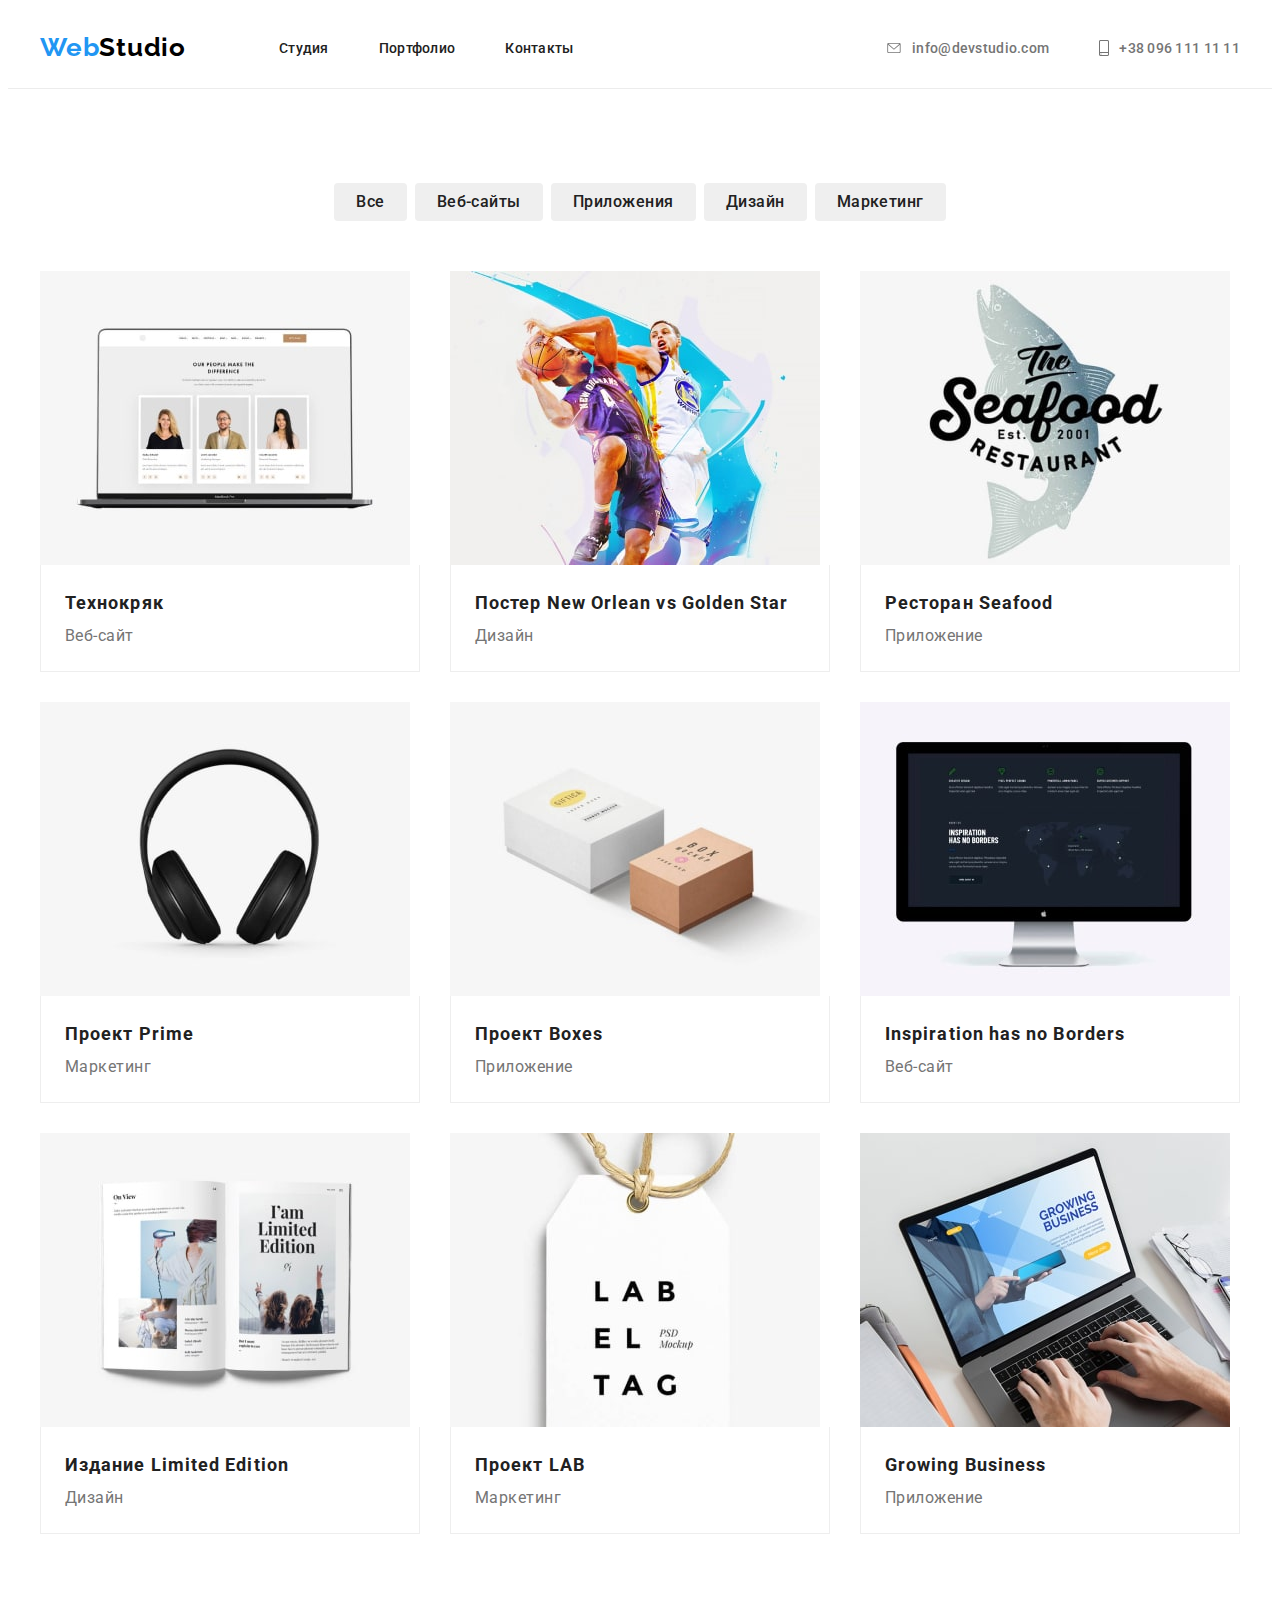
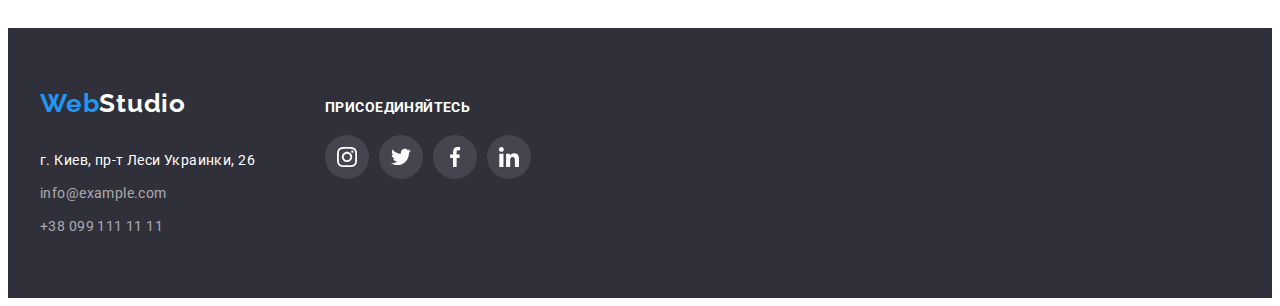
==== portfolio.html @ ed79b94d "section about in progress" ====
<!DOCTYPE html>
<html lang="ru">

<head>
    <meta charset="UTF-8">
    <meta http-equiv="X-UA-Compatible" content="IE=edge">
    <meta name="viewport" content="width=device-width, initial-scale=1.0">
    <title lang="en">WebStudio</title>
    <link rel="preconnect" href="https://fonts.googleapis.com">
    <link rel="preconnect" href="https://fonts.gstatic.com" crossorigin>
    <link
        href="https://fonts.googleapis.com/css2?family=Raleway:wght@700&family=Roboto:wght@400;500;700;900&display=swap"
        rel="stylesheet">
    <link rel="stylesheet" href="https://cdnjs.cloudflare.com/ajax/libs/modern-normalize/1.1.0/modern-normalize.min.css"
        integrity="sha512-wpPYUAdjBVSE4KJnH1VR1HeZfpl1ub8YT/NKx4PuQ5NmX2tKuGu6U/JRp5y+Y8XG2tV+wKQpNHVUX03MfMFn9Q=="
        crossorigin="anonymous" referrerpolicy="no-referrer" />
    <link rel="stylesheet" href="./css/styles.css">
</head>

<body>
    <header class="header">
        <div class="container header-container">
            <nav class="header-navigation">
                <a class="header-logo link" href="">Web<span class="header-logo-part">Studio</span></a>
                <ul class="header-list list">
                    <li class="header-item"><a class="header-link link" href="./index.html">Студия</a></li>
                    <li class="header-item"><a class="header-link link" href="./portfolio.html">Портфолио</a></li>
                    <li class="header-item"><a class="header-link link" href="">Контакты</a></li>
                </ul>
            </nav>
            <div class="header-connect">
                <a class="header-contact link" href="mailto:info@devstudio.com">
                    <svg class="header-mail-icon" width="16" height="10">
                        <use href="./images/icons.svg#icon-envelope"></use>
                    </svg>
                    info@devstudio.com</a>
                <a class="header-contact link" href="tel:+380961111111">
                    <svg class="header-tel-icon" width="10" height="16">
                        <use href="./images/icons.svg#icon-smartphone"></use>
                    </svg>
                    +38 096 111 11 11</a>
            </div>
        </div>
    </header>
    <main>
        <section class="projects">
            <div class="container">
                <h1 class="visually-hidden">Наши проекты</h1>
                <ul class="filtr-list list">
                    <li class="filtr-item"> <button type="button" class="filtr-btn">Все</button></li>
                    <li class="filtr-item"> <button type="button" class="filtr-btn">Веб-сайты</button></li>
                    <li class="filtr-item"> <button type="button" class="filtr-btn">Приложения</button></li>
                    <li class="filtr-item"> <button type="button" class="filtr-btn">Дизайн</button></li>
                    <li class="filtr-item"> <button type="button" class="filtr-btn">Маркетинг</button></li>
                </ul>
                <ul class="projects-list list">
                    <li class="projects-item">
                        <a class="projects-link link" href=""><img class="img"
                                src="./images/tehnokryak.jpg" alt="веб сайт" width="370">
                            <div class="progect-border">
                                <h2 class="projects-title">Технокряк</h2>
                                <p class="projects-text">Веб-сайт</p>
                            </div>
                        </a>
                    </li>
                    <li class="projects-item"><a class="projects-link link" href=""><img class="img"
                                src="./images/poster.jpg" alt="баскетболисты" width="370">
                            <div class="progect-border">
                                <h2 class="projects-title">Постер New Orlean vs Golden Star</h2>
                                <p class="projects-text">Дизайн</p>
                            </div>
                        </a>
                    </li>
                    <li class="projects-item"><a class="projects-link link" href=""><img class="img"
                                src="./images/restaurant-seafood.jpg" alt="Логотип ресторана Seafood" width="370">
                            <div class="progect-border">
                                <h2 class="projects-title">Ресторан Seafood</h2>
                                <p class="projects-text">Приложение</p>
                            </div>
                        </a>
                    </li>
                    <li class="projects-item"><a class="projects-link link" href=""><img class="img"
                                src="./images/prime.jpg" alt="Наушники" width="370">
                            <div class="progect-border">
                                <h2 class="projects-title">Проект Prime</h2>
                                <p class="projects-text">Маркетинг</p>
                            </div>
                        </a>
                    </li>
                    <li class="projects-item"><a class="projects-link link" href=""><img class="img"
                                src="./images/boxes.jpg" alt="2 коробки" width="370">
                            <div class="progect-border">
                                <h2 class="projects-title">Проект Boxes</h2>
                                <p class="projects-text">Приложение</p>
                            </div>
                        </a>
                    </li>
                    <li class="projects-item"><a class="projects-link link" href=""><img class="img"
                                src="./images/inspiration.jpg" alt="открытая карта мира" width="370">
                            <div class="progect-border">
                                <h2 class="projects-title">Inspiration has no Borders</h2>
                                <p class="projects-text">Веб-сайт</p>
                            </div>
                        </a>
                    </li>
                    <li class="projects-item"><a class="projects-link link" href=""><img class="img"
                                src="./images/limited-edition.jpg" alt="журнал" width="370">
                            <div class="progect-border">
                                <h2 class="projects-title">Издание Limited Edition</h2>
                                <p class="projects-text">Дизайн</p>
                            </div>
                        </a>
                    </li>
                    <li class="projects-item"><a class="projects-link link" href=""><img class="img"
                                src="./images/lab.jpg" alt="лейба" width="370">
                            <div class="progect-border">
                                <h2 class="projects-title">Проект LAB</h2>
                                <p class="projects-text">Маркетинг</p>
                            </div>
                        </a>
                    </li>
                    <li class="projects-item"><a class="projects-link link" href=""><img class="img"
                                src="./images/growing-business.jpg" alt="открытый веб сайт" width="370">
                            <div class="progect-border">
                                <h2 class="projects-title">Growing Business</h2>
                                <p class="projects-text">Приложение</p>
                            </div>
                        </a>
                    </li>
                </ul>
            </div>
        </section>
    </main>
    <footer class="footer">
        <div class="container footer-container">
            <div class="foter-left">
                <a class="footer-logo link" href="">Web<span class="footer-logo-part">Studio</span></a>
                <address class="footer-address">
                    <a class="footer-map link" href="https://goo.gl/maps/DxFb3wu3h7kVE8w4A" target="_blank"
                        rel="noopener noreferrer">г.
                        Киев, пр-т Леси Украинки, 26</a>
                </address>
                <a class="footer-contact link" href="mailto:info@example.com">info@example.com</a>
                <a class="footer-contact link" href="tel:+380991111111">+38 099 111 11 11</a>
            </div>
            <div class="footer-sosial">
                <h2 class="footer-title">присоединяйтесь</h2>
                <ul class="footer-sosial-list list">
                    <li class="footer-sosial-item">
                        <a href="" class="footer-sosial-link">
                            <svg class="footer-sosial-icon" width="20" height="20">
                                <use href="./images/icons.svg#icon-instagram"></use>
                            </svg>
                        </a>
                    </li>
                    <li class="footer-sosial-item">
                        <a href="" class="footer-sosial-link">
                            <svg class="footer-sosial-icon" width="20" height="20">
                                <use href="./images/icons.svg#icon-twitter"></use>
                            </svg>
                        </a>
                    </li>
                    <li class="footer-sosial-item">
                        <a href="" class="footer-sosial-link">
                            <svg class="footer-sosial-icon" width="20" height="20">
                                <use href="./images/icons.svg#icon-facebook"></use>
                            </svg>
                        </a>
                    </li>
                    <li class="footer-sosial-item">
                        <a href="" class="footer-sosial-link">
                            <svg class="footer-sosial-icon" width="20" height="20">
                                <use href="./images/icons.svg#icon-linkedin"></use>
                            </svg>
                        </a>
                    </li>
                </ul>
            </div>
        </div>
    </footer>
</body>

</html>
---- css/styles.css ----
:root {
  --main-title-color: #212121;
  --second-title-color: #ffffff;
  --first-text-color: #757575;
  --second-text-color: #212121;
  --third-text-color: rgba(255, 255, 255, 0.6);
  --first-button-color: #ffffff;
  --second-button-color: #212121;
  --accent-color: #2196f3;
  --logo-header-color: #000000;
  --header-link-color: #212121;
  --header-contact-color: #757575;
  --logo-footer-color: #ffffff;
  --hero-background-color: #2f303a;
  --foter-background-color: #2f303a;
  --team-background-color: #f5f4fa;
}

p,
h1,
h2,
h3,
h4,
h5,
h6 {
  margin: 0;
}

ul {
  margin: 0;
  padding: 0;
}

.container {
  width: 1200px;
  padding-left: 15px;
  padding-right: 15px;
  margin: 0 auto;
}

body {
  font-family: "Roboto", sans-serif;
  color: var(--first-text-color);
}

.list {
  list-style: none;
}
.link {
  text-decoration: none;
}

.visually-hidden {
  position: absolute;
  white-space: nowrap;
  width: 1px;
  height: 1px;
  overflow: hidden;
  border: 0;
  padding: 0;
  clip: rect(0 0 0 0);
  clip-path: inset(50%);
  margin: -1px;
}
.img {
  display: block;
  max-width: 100%;
  height: auto;
}

.section {
  padding-top: 94px;
  padding-bottom: 94px;
}

/* -----------------HEADER--------------------- */

.header {
  padding-top: 24px;
  padding-bottom: 25px;
  border-bottom: 1px solid #ececec;
}

.header-list {
  display: flex;
}
.header-navigation {
  display: flex;
  align-items: center;
}
.header-container {
  display: flex;
  align-items: center;
}
.header-connect {
  margin-left: auto;
  display: flex;
}

.header-logo {
  font-family: Raleway;
  font-weight: 700;
  font-size: 26px;
  line-height: calc(31 / 26);
  letter-spacing: 0.03em;
  color: var(--accent-color);
  margin-right: 93px;
}

.header-logo-part {
  color: var(--logo-header-color);

  transition: color 250ms cubic-bezier(0.4, 0, 0.2, 1);
}

.header-logo-part:hover,
.header-logo-part:focus {
  color: var(--accent-color);
}

.header-item:not(:last-child) {
  margin-right: 50px;
}

.header-link {
  font-weight: 500;
  font-size: 14px;
  line-height: calc(16 / 14);
  letter-spacing: 0.02em;
  color: var(--header-link-color);

  transition: color 250ms cubic-bezier(0.4, 0, 0.2, 1);
}

.header-link:hover,
.header-link:focus {
  color: var(--accent-color);
}

.header-contact {
  font-weight: 500;
  font-size: 14px;
  line-height: calc(16 / 14);
  letter-spacing: 0.02em;
  color: var(--header-contact-color);
  margin-right: 50px;
  display: flex;
  align-items: center;

  transition: color 250ms cubic-bezier(0.4, 0, 0.2, 1);
}

.header-contact:last-child {
  margin-right: 0;
}

.header-contact:hover,
.header-contact:focus,
.header-contact:active {
  color: var(--accent-color);
}
.header-mail-icon {
  margin-right: 10px;
  fill: currentColor;
}
.header-tel-icon {
  margin-right: 10px;
  fill: currentColor;
}

/* -----------------HERO--------------------- */
.hero {
  background-color: #c4c4c4;
  margin: 0 auto;
  max-width: 1600px;
  background-image: linear-gradient(
      rgba(47, 48, 58, 0.4),
      rgba(47, 48, 58, 0.4)
    ),
    url(../images/hero-background.jpg);

  background-repeat: no-repeat;
  background-position: center;
  background-size: cover;
  padding-top: 200px;
  padding-bottom: 200px;
}

.hero-title {
  font-weight: 900;
  font-size: 44px;
  line-height: 1.36;
  text-align: center;
  letter-spacing: 0.06em;
  text-transform: uppercase;
  color: var(--second-title-color);
  max-width: 696px;
  margin: 0 auto 30px;
}

.hero-btn {
  font-family: inherit;
  font-weight: 700;
  font-size: 16px;
  line-height: 1.87;
  display: flex;
  align-items: center;
  text-align: center;
  letter-spacing: 0.06em;
  color: var(--first-button-color);
  cursor: pointer;
  padding: 10px 32px;
  background: #2196f3;
  box-shadow: 0px 4px 4px rgba(0, 0, 0, 0.15);
  border-radius: 4px;
  border-color: transparent;
  min-width: 200px;
  display: block;
  margin: 0 auto;

  transition: color 250ms cubic-bezier(0.4, 0, 0.2, 1);
}

.hero-btn:hover,
.hero-btn:active {
  color: var(--logo-header-color);
}

/* -------------------Особенности (peculiarities)------------------- */

.peculiarities-list {
  display: flex;
}
.peculiarities-item {
  min-width: 270px;
}
.peculiarities-item:not(:last-child) {
  margin-right: 30px;
}

.box {
  width: 270px;
  height: 120px;
  background: #f5f4fa;
  border-radius: 4px;
  margin-bottom: 30px;
  display: flex;
  align-items: center;
  justify-content: center;
}

.peculiarities-title {
  font-weight: 700;
  font-size: 14px;
  line-height: calc(16 / 14);
  letter-spacing: 0.03em;
  text-transform: uppercase;
  color: var(--main-title-color);
  margin-bottom: 10px;
}

.peculiarities-text {
  font-size: 14px;
  line-height: 1.71;
  letter-spacing: 0.03em;
}

/* -------------------ABOUT------------------- */
.about {
  padding-top: 0px;
}

.about-title {
  font-weight: 700;
  font-size: 36px;
  line-height: calc(42 / 36);
  text-align: center;
  letter-spacing: 0.03em;
  color: var(--main-title-color);
  margin-bottom: 50px;
}
.about-list {
  display: flex;
}

.about-item:not(:last-child) {
  margin-right: 30px;
}
.about-thumb {
  background: rgba(47, 48, 58, 0.8);
}

.about-label {
  font-weight: 700;
  font-size: 14px;
  line-height: calc(16 / 14);
  text-align: center;
  letter-spacing: 0.03em;
  text-transform: uppercase;
  color: #ffffff;
}

/* -------------------TEAM------------------- */
.team {
  background-color: var(--team-background-color);
}

.team-main-title {
  font-weight: 700;
  font-size: 36px;
  line-height: calc(42 / 36);
  text-align: center;
  letter-spacing: 0.03em;
  color: var(--main-title-color);
  margin-bottom: 50px;
}
.team-list {
  display: flex;
}

.team-item:not(:last-child) {
  margin-right: 30px;
}
.team-item {
  box-shadow: 0px 1px 3px rgba(0, 0, 0, 0.12), 0px 1px 1px rgba(0, 0, 0, 0.14),
    0px 2px 1px rgba(0, 0, 0, 0.2);
}
.team-border {
  padding-top: 30px;
  padding-bottom: 30px;
  border: 1px solid #eeeeee;
  border-top: none;
  background-color: #ffffff;
  border-radius: 0px 0px 4px 4px;
}

.team-title {
  font-weight: 500;
  font-size: 16px;
  line-height: calc(19 / 16);
  text-align: center;
  letter-spacing: 0.03em;
  color: var(--main-title-color);
  margin-bottom: 10px;
}

.team-text {
  font-size: 16px;
  line-height: calc(19 / 16);
  text-align: center;
  letter-spacing: 0.03em;
  margin-bottom: 16px;
}

.team-sosial-list {
  display: flex;
  justify-content: center;
}

.team-sosial-item {
  width: 44px;
  height: 44px;
}

.team-sosial-item + .team-sosial-item {
  margin-left: 10px;
}
.team-sosial-link {
  width: 100%;
  height: 100%;
  border-radius: 50%;
  display: flex;
  align-items: center;
  justify-content: center;
  background-color: #ffffff;
  color: #afb1b8;
  transition: color 250ms cubic-bezier(0.4, 0, 0.2, 1),
    background-color 250ms cubic-bezier(0.4, 0, 0.2, 1);
}
.team-sosial-icon {
  fill: currentColor;
}

.team-sosial-link:hover,
.team-sosial-link:focus {
  background-color: var(--accent-color);
  color: #ffffff;
}

/* -------------------CLIENTS------------------- */
.clients-title {
  font-weight: 700;
  font-size: 36px;
  line-height: calc(42 / 36);
  text-align: center;
  letter-spacing: 0.03em;
  color: var(--second-text-color);
  margin-bottom: 50px;
}
.clients-list {
  display: flex;
  justify-content: center;
}
.clients-item {
  width: 170px;
  height: 92px;
}

.clients-item + .clients-item {
  margin-left: 30px;
}
.clients-link {
  width: 100%;
  height: 100%;
  border: 1px solid #afb1b8;
  box-sizing: border-box;
  border-radius: 4px;
  display: flex;
  align-items: center;
  justify-content: center;
  background-color: #ffffff;
  color: #afb1b8;
  transition: color 250ms cubic-bezier(0.4, 0, 0.2, 1),
    border-color 250ms cubic-bezier(0.4, 0, 0.2, 1);
}
.clients-icon {
  fill: currentColor;
}
.clients-link:hover,
.clients-link:focus {
  border-color: var(--accent-color);
  color: var(--accent-color);
}

/* -------------------FOOTER------------------- */

.footer {
  background-color: var(--foter-background-color);
  padding-top: 60px;
  padding-bottom: 60px;
}

.footer-container {
  display: flex;
  align-items: baseline;
}

.footer-logo {
  font-family: Raleway;
  font-weight: 700;
  font-size: 26px;
  line-height: calc(31 / 26);
  letter-spacing: 0.03em;
  color: var(--accent-color);
  display: block;
  margin-bottom: 30px;
}

.footer-logo-part {
  color: var(--logo-footer-color);
  transition: color 250ms cubic-bezier(0.4, 0, 0.2, 1);
}

.footer-logo-part:hover,
.footer-logo-part:focus {
  color: var(--accent-color);
}

.footer-map {
  font-style: normal;
  font-weight: 400;
  font-size: 14px;
  line-height: 1.71;
  letter-spacing: 0.03em;
  color: var(--second-title-color);
  display: block;
  margin-bottom: 9px;
  transition: color 250ms cubic-bezier(0.4, 0, 0.2, 1);
}

.footer-map:hover,
.footer-map:active {
  color: var(--accent-color);
}

.footer-contact {
  font-size: 14px;
  line-height: 1.71;
  letter-spacing: 0.03em;
  color: var(--third-text-color);
  display: block;
  transition: color 250ms cubic-bezier(0.4, 0, 0.2, 1);
}

.footer-contact:not(:last-child) {
  margin-bottom: 9px;
}

.footer-contact:hover,
.footer-contact:active {
  color: var(--accent-color);
}

.footer-sosial {
  margin-left: 70px;
}
.footer-title {
  font-weight: 700;
  font-size: 14px;
  line-height: calc(16 / 14);
  letter-spacing: 0.03em;
  text-transform: uppercase;
  color: var(--logo-footer-color);
  margin-bottom: 20px;
}
.footer-sosial-list {
  display: flex;
}

.footer-sosial-item {
  width: 44px;
  height: 44px;
}

.footer-sosial-item + .footer-sosial-item {
  margin-left: 10px;
}
.footer-sosial-link {
  width: 100%;
  height: 100%;
  border-radius: 50%;
  display: flex;
  align-items: center;
  justify-content: center;
  background: rgba(255, 255, 255, 0.1);
  color: var(--logo-footer-color);
  transition: background-color 250ms cubic-bezier(0.4, 0, 0.2, 1);
}

.footer-sosial-icon {
  fill: currentColor;
}

.footer-sosial-link:hover,
.footer-sosial-link:focus {
  background-color: var(--accent-color);
}

/* -----------------PORTFOLIO FILTR BUTTONS----------------- */
.filtr-list {
  display: flex;
  justify-content: center;
  margin-bottom: 50px;
}
.filtr-item {
  margin-right: 8px;
}
.filtr-item:last-child {
  margin-right: 0;
}

.projects {
  padding-top: 94px;
  padding-bottom: 94px;
}

.filtr-btn {
  padding: 6px 22px;
  font-family: inherit;
  font-weight: 500;
  font-size: 16px;
  line-height: 1.62;
  text-align: center;
  letter-spacing: 0.03em;
  color: var(--second-button-color);
  cursor: pointer;
  border: none;
  border-radius: 4px;
  transition: color 250ms cubic-bezier(0.4, 0, 0.2, 1),
    background-color 250ms cubic-bezier(0.4, 0, 0.2, 1),
    box-shadow 250ms cubic-bezier(0.4, 0, 0.2, 1);
}

.filtr-btn:hover,
.filtr-btn:focus {
  color: var(--first-button-color);
  background-color: var(--accent-color);
  box-shadow: 0px 3px 1px rgba(0, 0, 0, 0.1), 0px 1px 2px rgba(0, 0, 0, 0.08),
    0px 2px 2px rgba(0, 0, 0, 0.12);
}

/* ---------------PORTFOLIO PROJECTS----------------- */
.projects-list {
  display: flex;
  flex-wrap: wrap;
  margin-left: -30px;
  margin-top: -30px;
}
.projects-item {
  margin-left: 30px;
  margin-top: 30px;
  flex-basis: calc((100% - 90px) / 3);
}

.progect-border {
  padding: 20px 24px;
  border: 1px solid #eeeeee;
  border-top: none;
}

.projects-link {
  display: block;
  transition: box-shadow 250ms cubic-bezier(0.4, 0, 0.2, 1);
}

.projects-link:hover,
.projects-link:focus {
  box-shadow: 0px 1px 1px rgba(0, 0, 0, 0.12), 0px 4px 4px rgba(0, 0, 0, 0.06),
    1px 4px 6px rgba(0, 0, 0, 0.16);
}

.projects-title {
  font-weight: 700;
  font-size: 18px;
  line-height: 2;
  letter-spacing: 0.06em;
  color: var(--main-title-color);
}

.projects-text {
  font-size: 16px;
  line-height: 1.87;
  letter-spacing: 0.03em;
  color: var(--first-text-color);
}
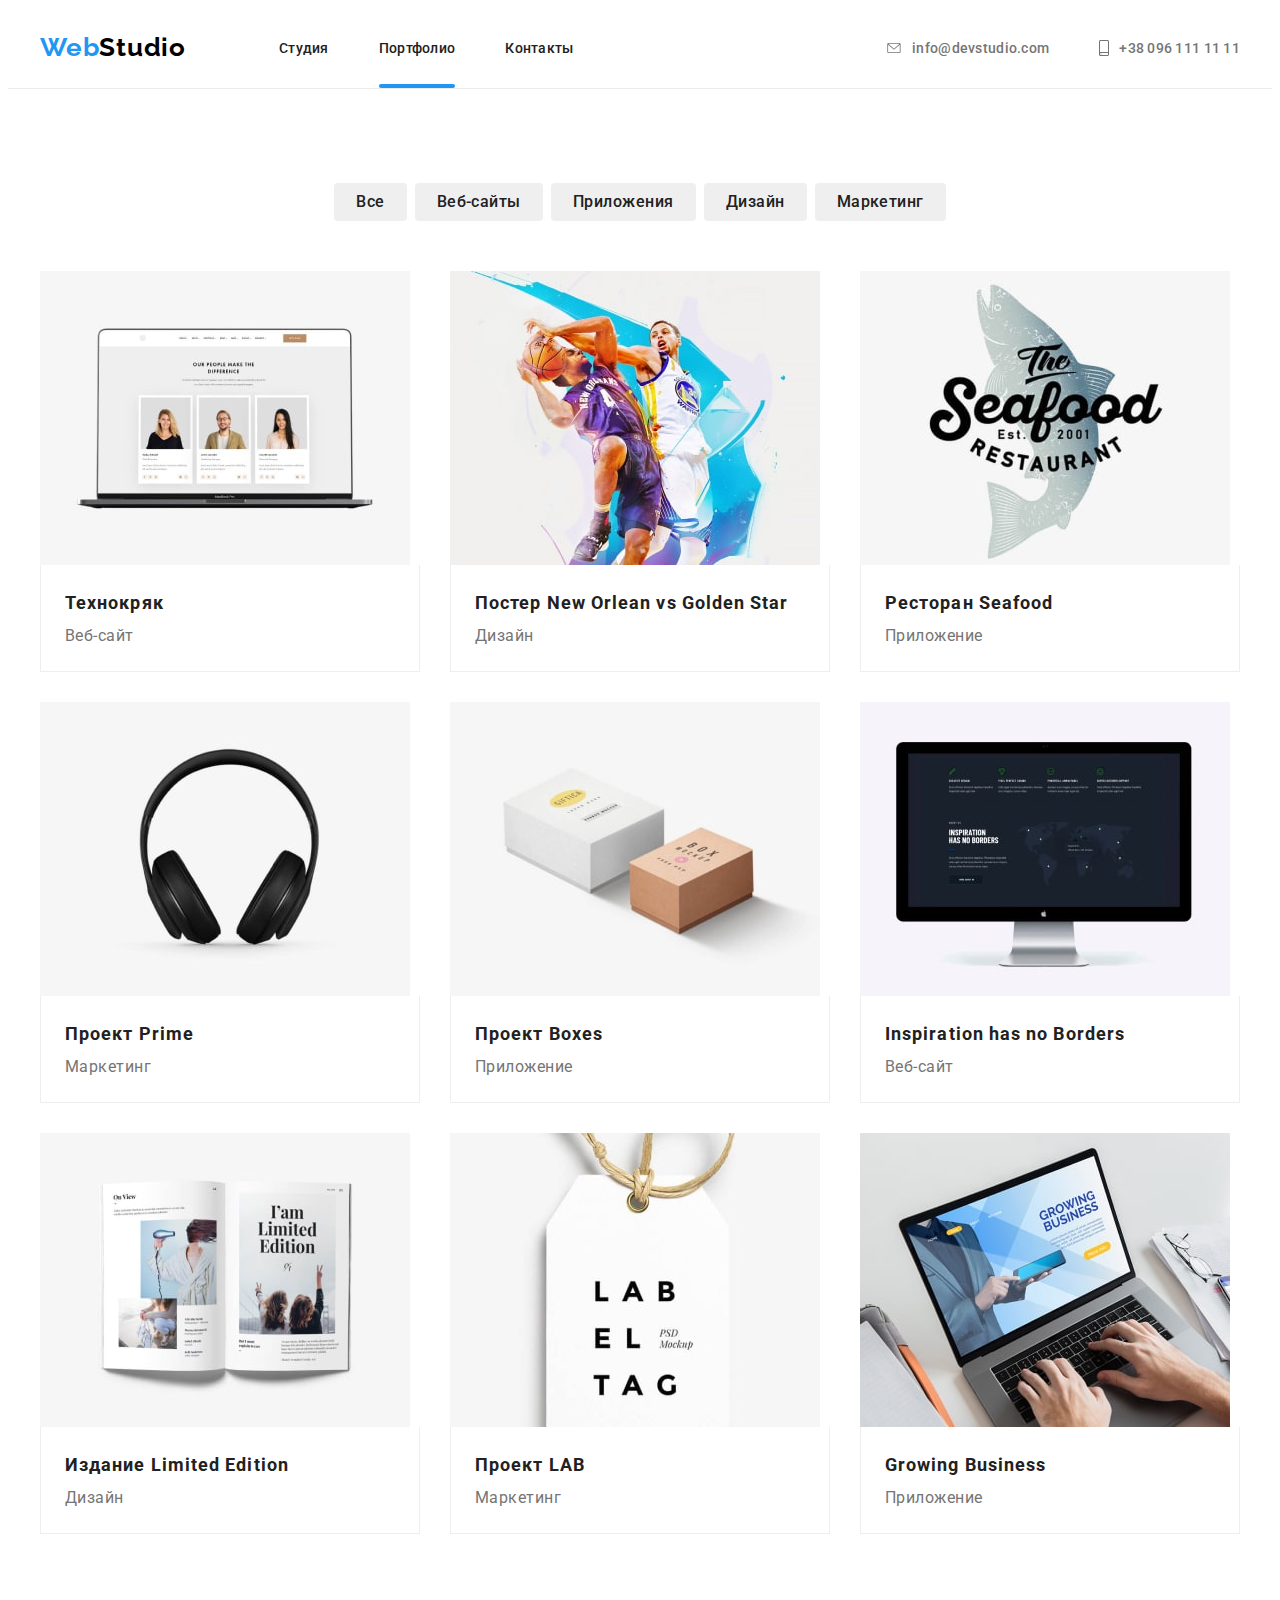
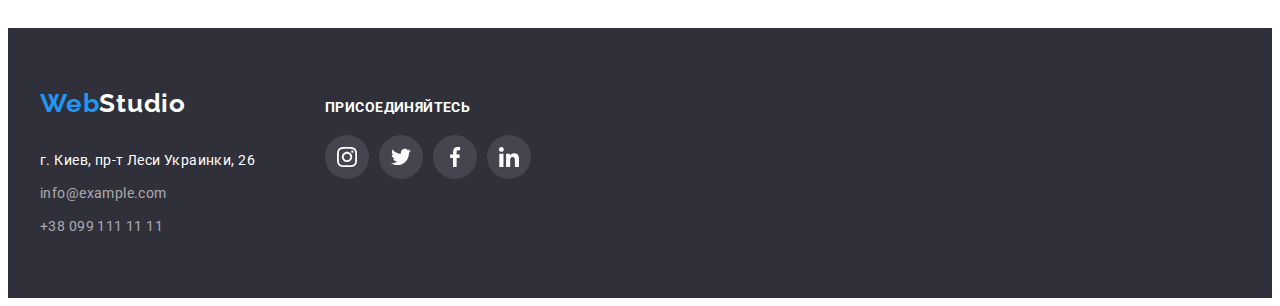
==== commit da5f65a8: "Almost finish" ====
--- a/portfolio.html
+++ b/portfolio.html
@@ -24,7 +24,8 @@
                 <a class="header-logo link" href="">Web<span class="header-logo-part">Studio</span></a>
                 <ul class="header-list list">
                     <li class="header-item"><a class="header-link link" href="./index.html">Студия</a></li>
-                    <li class="header-item"><a class="header-link link" href="./portfolio.html">Портфолио</a></li>
+                    <li class="header-item"><a class="header-link link current" href="./portfolio.html">Портфолио</a>
+                    </li>
                     <li class="header-item"><a class="header-link link" href="">Контакты</a></li>
                 </ul>
             </nav>
@@ -55,72 +56,136 @@
                 </ul>
                 <ul class="projects-list list">
                     <li class="projects-item">
-                        <a class="projects-link link" href=""><img class="img"
-                                src="./images/tehnokryak.jpg" alt="веб сайт" width="370">
+                        <a class="projects-link link" href="">
+                            <div class="progects-overlay">
+                                <img class="img" src="./images/tehnokryak.jpg" alt="веб сайт" width="370">
+                                <p class="progect-overlay-text">
+                                    Технокряк это современная площадка распространения коронавируса. Компании используют
+                                    эту платформу для цифрового
+                                    шпионажа и атак на защищённые сервера конкурентов.
+                                </p>
+                            </div>
                             <div class="progect-border">
                                 <h2 class="projects-title">Технокряк</h2>
                                 <p class="projects-text">Веб-сайт</p>
                             </div>
                         </a>
                     </li>
-                    <li class="projects-item"><a class="projects-link link" href=""><img class="img"
-                                src="./images/poster.jpg" alt="баскетболисты" width="370">
+                    <li class="projects-item">
+                        <a class="projects-link link" href="">
+                            <div class="progects-overlay">
+                            <img class="img" src="./images/poster.jpg" alt="баскетболисты" width="370">
+                            <p class="progect-overlay-text">
+                                Технокряк это современная площадка распространения коронавируса. Компании используют
+                                эту платформу для цифрового
+                                шпионажа и атак на защищённые сервера конкурентов.
+                            </p>
+                            </div>
                             <div class="progect-border">
                                 <h2 class="projects-title">Постер New Orlean vs Golden Star</h2>
                                 <p class="projects-text">Дизайн</p>
                             </div>
                         </a>
                     </li>
-                    <li class="projects-item"><a class="projects-link link" href=""><img class="img"
-                                src="./images/restaurant-seafood.jpg" alt="Логотип ресторана Seafood" width="370">
+                    <li class="projects-item"><a class="projects-link link" href="">
+                        <div class="progects-overlay">
+                            <img class="img" src="./images/restaurant-seafood.jpg" alt="Логотип ресторана Seafood" width="370">
+                            <p class="progect-overlay-text">
+                                Технокряк это современная площадка распространения коронавируса. Компании используют
+                                эту платформу для цифрового
+                                шпионажа и атак на защищённые сервера конкурентов.
+                            </p>
+                        </div>
                             <div class="progect-border">
                                 <h2 class="projects-title">Ресторан Seafood</h2>
                                 <p class="projects-text">Приложение</p>
                             </div>
                         </a>
                     </li>
-                    <li class="projects-item"><a class="projects-link link" href=""><img class="img"
-                                src="./images/prime.jpg" alt="Наушники" width="370">
+                    <li class="projects-item"><a class="projects-link link" href="">
+                        <div class="progects-overlay">
+                            <img class="img" src="./images/prime.jpg" alt="Наушники" width="370">
+                            <p class="progect-overlay-text">
+                                Технокряк это современная площадка распространения коронавируса. Компании используют
+                                эту платформу для цифрового
+                                шпионажа и атак на защищённые сервера конкурентов.
+                            </p>
+                        </div>
                             <div class="progect-border">
                                 <h2 class="projects-title">Проект Prime</h2>
                                 <p class="projects-text">Маркетинг</p>
                             </div>
                         </a>
                     </li>
-                    <li class="projects-item"><a class="projects-link link" href=""><img class="img"
-                                src="./images/boxes.jpg" alt="2 коробки" width="370">
+                    <li class="projects-item"><a class="projects-link link" href="">
+                        <div class="progects-overlay">
+                            <img class="img" src="./images/boxes.jpg" alt="2 коробки" width="370">
+                            <p class="progect-overlay-text">
+                                Технокряк это современная площадка распространения коронавируса. Компании используют
+                                эту платформу для цифрового
+                                шпионажа и атак на защищённые сервера конкурентов.
+                            </p>
+                        </div>
                             <div class="progect-border">
                                 <h2 class="projects-title">Проект Boxes</h2>
                                 <p class="projects-text">Приложение</p>
                             </div>
                         </a>
                     </li>
-                    <li class="projects-item"><a class="projects-link link" href=""><img class="img"
-                                src="./images/inspiration.jpg" alt="открытая карта мира" width="370">
+                    <li class="projects-item"><a class="projects-link link" href="">
+                        <div class="progects-overlay">
+                            <img class="img" src="./images/inspiration.jpg" alt="открытая карта мира" width="370">
+                            <p class="progect-overlay-text">
+                                Технокряк это современная площадка распространения коронавируса. Компании используют
+                                эту платформу для цифрового
+                                шпионажа и атак на защищённые сервера конкурентов.
+                            </p>
+                        </div>
                             <div class="progect-border">
                                 <h2 class="projects-title">Inspiration has no Borders</h2>
                                 <p class="projects-text">Веб-сайт</p>
                             </div>
                         </a>
                     </li>
-                    <li class="projects-item"><a class="projects-link link" href=""><img class="img"
-                                src="./images/limited-edition.jpg" alt="журнал" width="370">
+                    <li class="projects-item"><a class="projects-link link" href="">
+                        <div class="progects-overlay">
+                            <img class="img" src="./images/limited-edition.jpg" alt="журнал" width="370">
+                            <p class="progect-overlay-text">
+                                Технокряк это современная площадка распространения коронавируса. Компании используют
+                                эту платформу для цифрового
+                                шпионажа и атак на защищённые сервера конкурентов.
+                            </p>
+                        </div>
                             <div class="progect-border">
                                 <h2 class="projects-title">Издание Limited Edition</h2>
                                 <p class="projects-text">Дизайн</p>
                             </div>
                         </a>
                     </li>
-                    <li class="projects-item"><a class="projects-link link" href=""><img class="img"
-                                src="./images/lab.jpg" alt="лейба" width="370">
+                    <li class="projects-item"><a class="projects-link link" href="">
+                        <div class="progects-overlay">
+                            <img class="img" src="./images/lab.jpg" alt="лейба" width="370">
+                            <p class="progect-overlay-text">
+                                Технокряк это современная площадка распространения коронавируса. Компании используют
+                                эту платформу для цифрового
+                                шпионажа и атак на защищённые сервера конкурентов.
+                            </p>
+                        </div>
                             <div class="progect-border">
                                 <h2 class="projects-title">Проект LAB</h2>
                                 <p class="projects-text">Маркетинг</p>
                             </div>
                         </a>
                     </li>
-                    <li class="projects-item"><a class="projects-link link" href=""><img class="img"
-                                src="./images/growing-business.jpg" alt="открытый веб сайт" width="370">
+                    <li class="projects-item"><a class="projects-link link" href="">
+                        <div class="progects-overlay">
+                            <img class="img" src="./images/growing-business.jpg" alt="открытый веб сайт" width="370">
+                            <p class="progect-overlay-text">
+                                Технокряк это современная площадка распространения коронавируса. Компании используют
+                                эту платформу для цифрового
+                                шпионажа и атак на защищённые сервера конкурентов.
+                            </p>
+                        </div>
                             <div class="progect-border">
                                 <h2 class="projects-title">Growing Business</h2>
                                 <p class="projects-text">Приложение</p>
--- a/css/styles.css
+++ b/css/styles.css
@@ -123,6 +123,7 @@
 }
 
 .header-link {
+  position: relative;
   font-weight: 500;
   font-size: 14px;
   line-height: calc(16 / 14);
@@ -135,6 +136,17 @@
 .header-link:hover,
 .header-link:focus {
   color: var(--accent-color);
+}
+
+.header-link.current::after {
+  position: absolute;
+  left: 0;
+  bottom: -32px;
+  content: "";
+  width: 100%;
+  height: 4px;
+  background-color: var(--accent-color);
+  border-radius: 2px;
 }
 
 .header-contact {
@@ -286,18 +298,27 @@
 .about-item:not(:last-child) {
   margin-right: 30px;
 }
-.about-thumb {
-  background: rgba(47, 48, 58, 0.8);
+
+.about-item {
+  position: relative;
 }
 
 .about-label {
+  position: absolute;
+  left: 0;
+  bottom: 0;
+  width: 370px;
+  height: 70px;
   font-weight: 700;
   font-size: 14px;
   line-height: calc(16 / 14);
   text-align: center;
+  padding-top: 27px;
+  padding-bottom: 27px;
   letter-spacing: 0.03em;
   text-transform: uppercase;
   color: #ffffff;
+  background: rgba(47, 48, 58, 0.8);
 }
 
 /* -------------------TEAM------------------- */
@@ -619,6 +640,31 @@
     1px 4px 6px rgba(0, 0, 0, 0.16);
 }
 
+.progects-overlay {
+  position: relative;
+  overflow: hidden;
+}
+
+.progect-overlay-text {
+  position: absolute;
+  left: 0;
+  top: 0;
+  height: 100%;
+  padding: 63px 24px;
+  font-size: 18px;
+  line-height: 1.56;
+  letter-spacing: 0.03em;
+  color: #ffffff;
+  background-color: var(--accent-color);
+  transform: translateY(100%);
+  transition: transform 250ms cubic-bezier(0.4, 0, 0.2, 1);
+  overflow: auto;
+}
+
+.projects-item:hover .progect-overlay-text {
+  transform: translateY(0);
+}
+
 .projects-title {
   font-weight: 700;
   font-size: 18px;
@@ -633,3 +679,48 @@
   letter-spacing: 0.03em;
   color: var(--first-text-color);
 }
+
+/* ---------------BACKDROP----------------- */
+
+.backdrop {
+  width: 100vw;
+  height: 100vh;
+  background-color: rgba(0, 0, 0, 0.2);
+  position: fixed;
+  top: 0;
+  left: 0;
+  transition: opacity 250ms, visibility 250ms;
+}
+.modal {
+  width: 528px;
+  height: 581px;
+  background: #ffffff;
+  box-shadow: 0px 1px 3px rgba(0, 0, 0, 0.12), 0px 1px 1px rgba(0, 0, 0, 0.14),
+    0px 2px 1px rgba(0, 0, 0, 0.2);
+  border-radius: 4px;
+  position: absolute;
+  top: 50%;
+  left: 50%;
+  transform: translate(-50%, -50%);
+}
+
+.modal-close {
+  position: absolute;
+  top: 8px;
+  right: 8px;
+  width: 30px;
+  height: 30px;
+  background-color: #ffffff;
+  border: 1px solid rgba(0, 0, 0, 0.1);
+  /* box-sizing: border-box; */
+  border-radius: 50%;
+  display: flex;
+  align-items: center;
+  justify-content: center;
+}
+
+.is-hidden {
+  visibility: hidden;
+  opacity: 0;
+  pointer-events: none;
+}
